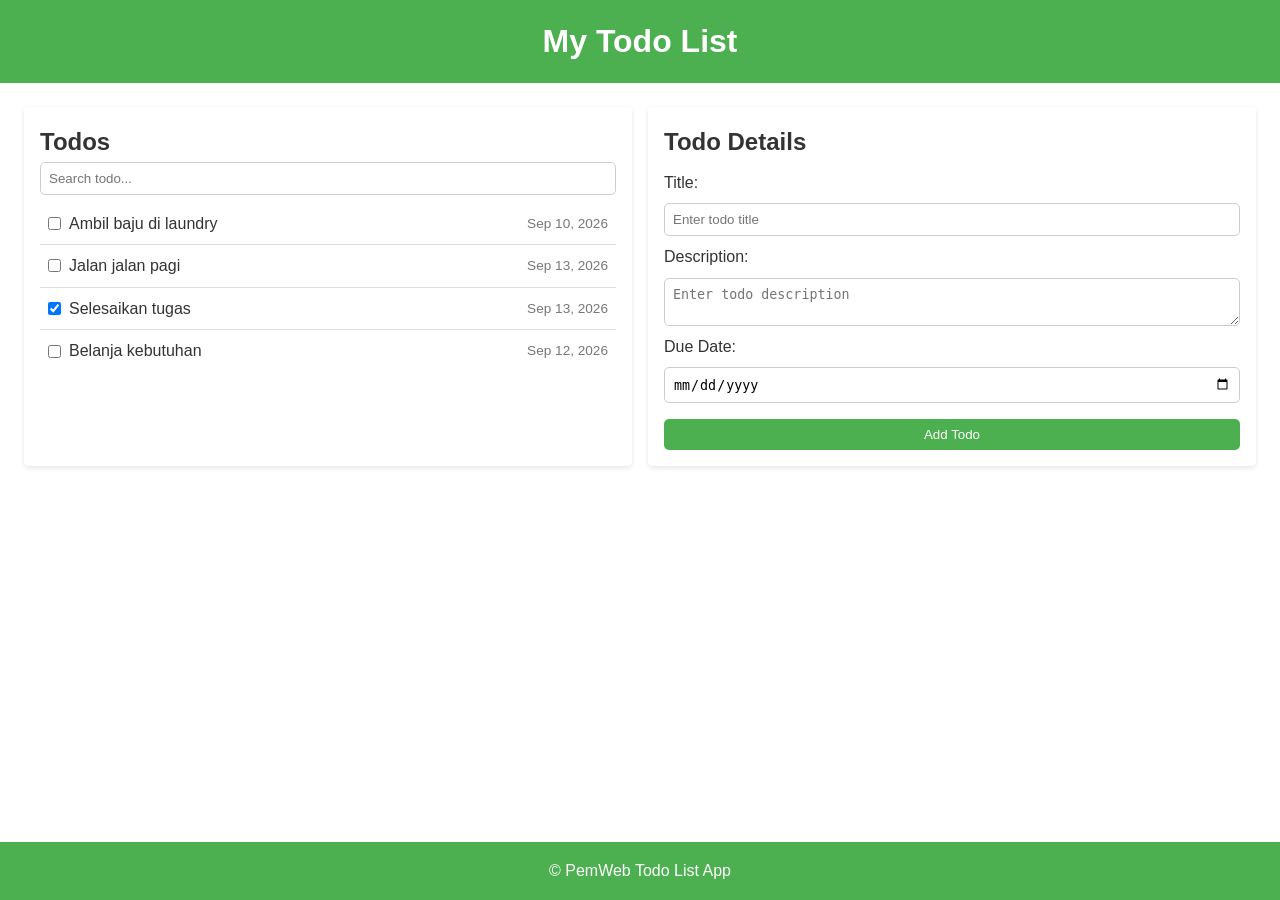
==== index.html @ 5bc353e8 "Selesaiin tugas" ====
<!doctype html>
<html lang="en">
  <head>
    <meta charset="UTF-8" />

    <meta name="viewport" content="width=device-width, initial-scale=1.0" />
    <title>Todo List</title>
    <link rel="stylesheet" href="style.css" />
  </head>
  <body>
    <header>
      <h1>My Todo List</h1>
    </header>
    <main>
      <div class="container">
        <aside class="todo-list">
          <h2>Todos</h2>
          <input
            type="text"
            id="todo-search"
            class="search-box"
            placeholder="Search todo..."
          />
          <ul>
            <li>
              <input type="checkbox" class="todo-checkbox" />
              <span class="todo-text">Ambil baju di laundry</span>
              <span class="todo-date">Sep 10, 2026</span>
            </li>
            <li>
              <input type="checkbox" class="todo-checkbox" />
              <span class="todo-text">Jalan jalan pagi</span>
              <span class="todo-date">Sep 13, 2026</span>
            </li>
            <li>
              <input type="checkbox" class="todo-checkbox" checked />
              <span class="todo-text">Selesaikan tugas</span>
              <span class="todo-date">Sep 13, 2026</span>
            </li>
            <li>
              <input type="checkbox" class="todo-checkbox" />
              <span class="todo-text">Belanja kebutuhan</span>
              <span class="todo-date">Sep 12, 2026</span>
            </li>
          </ul>
        </aside>
        <section class="todo-detail">
          <h2>Todo Details</h2>
          <form id="todo-form">
            <label for="todo-title">Title:</label>
            <input
              type="text"
              id="todo-title"
              name="todo-title"
              placeholder="Enter todo title"
            />
            <label for="todo-description">Description:</label>

            <textarea
              id="todo-description"
              name="todo-description"
              placeholder="Enter todo description"
            ></textarea>
            <label for="todo-due">Due Date:</label>
            <input type="date" id="todo-due" name="todo-due" />
            <button type="submit">Add Todo</button>
          </form>
        </section>
      </div>
    </main>
    <footer>
      <p>&copy; PemWeb Todo List App</p>
    </footer>

    <script>
      const searchInput = document.getElementById("todo-search");
      searchInput.addEventListener("input", () => {
        const query = searchInput.value.toLowerCase();
        document.querySelectorAll(".todo-list li").forEach((li) => {
          const text = li.querySelector(".todo-text").textContent.toLowerCase();
          li.style.display = text.includes(query) ? "flex" : "none";
        });
      });
    </script>
  </body>
</html>
---- style.css ----
* {
  margin: 0;
  padding: 0;
  box-sizing: border-box;
}

body {
  font-family: Arial, sans-serif;
  line-height: 1.6;
  background-image: url("https://images.unsplash.com/photo-1517842645767-c639042777db?auto=format&fit=crop&w=1600&q=80");
  background-size: cover;
  background-position: center;
  background-attachment: fixed;
  color: #333;
}

@media (max-width: 768px) {
  .container {
    flex-direction: column;
  }

  .todo-list,
  .todo-detail {
    margin: 0.5rem 0;
  }
}

header {
  background-color: #4caf50;
  color: white;
  padding: 1rem;
  text-align: center;
}

.container {
  display: flex;
  flex-wrap: wrap;
  margin: 1rem;
}

.todo-list,
.todo-detail {
  flex: 1;
  padding: 1rem;
  background-color: rgba(255, 255, 255, 0.92);
  margin: 0.5rem;
  border-radius: 5px;
  box-shadow: 0 2px 5px rgba(0, 0, 0, 0.1);
}

.search-box {
  width: 100%;
  padding: 0.5rem;
  margin-bottom: 0.5rem;
  border: 1px solid #ccc;
  border-radius: 5px;
}

.todo-list ul {
  list-style-type: none;
}

.todo-list li {
  display: flex;
  align-items: center;
  padding: 0.5rem;
  border-bottom: 1px solid #ddd;
}

.todo-list li:last-child {
  border-bottom: none;
}

.todo-checkbox {
  margin-right: 0.5rem;
}

.todo-text {
  flex: 1;
}

.todo-date {
  font-size: 0.85rem;
  color: #777;
  margin-left: 0.5rem;
}

.todo-detail form {
  display: flex;
  flex-direction: column;
}

.todo-detail label {
  margin-top: 0.5rem;
}

.todo-detail input,
.todo-detail textarea {
  padding: 0.5rem;
  margin-top: 0.5rem;
  border: 1px solid #ccc;
  border-radius: 5px;
}

.todo-detail button {
  margin-top: 1rem;
  padding: 0.5rem;
  background-color: #4caf50;
  color: white;
  border: none;
  border-radius: 5px;
  cursor: pointer;
}

.todo-detail button:hover {
  background-color: #45a049;
}

footer {
  background-color: #4caf50;
  color: white;
  text-align: center;
  padding: 1rem;
  position: fixed;
  width: 100%;
  bottom: 0;
}
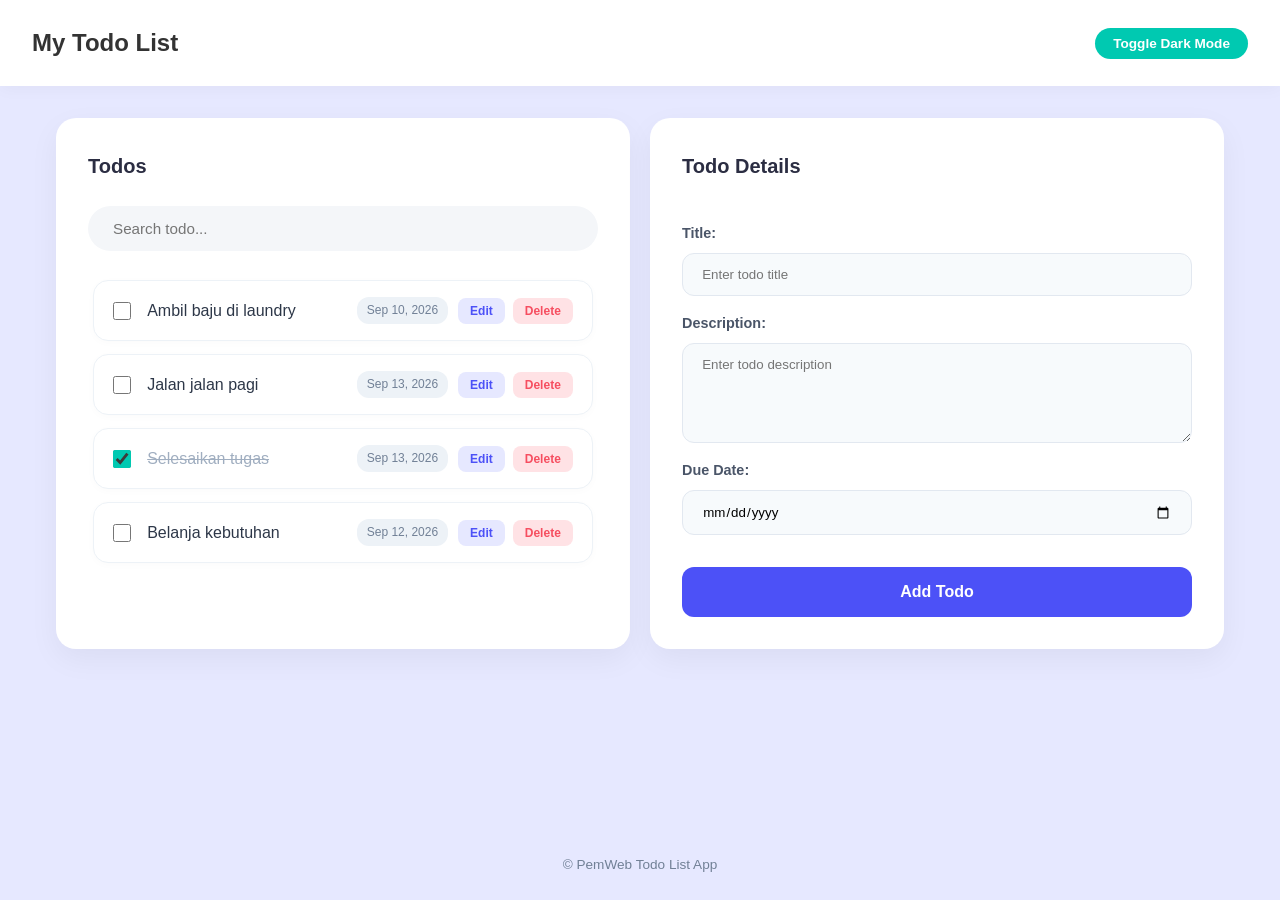
==== commit b24541da: "add script update visual" ====
--- a/index.html
+++ b/index.html
@@ -10,6 +10,7 @@
   <body>
     <header>
       <h1>My Todo List</h1>
+      <button id="theme-toggle" class="theme-btn">Toggle Dark Mode</button>
     </header>
     <main>
       <div class="container">
@@ -21,28 +22,7 @@
             class="search-box"
             placeholder="Search todo..."
           />
-          <ul>
-            <li>
-              <input type="checkbox" class="todo-checkbox" />
-              <span class="todo-text">Ambil baju di laundry</span>
-              <span class="todo-date">Sep 10, 2026</span>
-            </li>
-            <li>
-              <input type="checkbox" class="todo-checkbox" />
-              <span class="todo-text">Jalan jalan pagi</span>
-              <span class="todo-date">Sep 13, 2026</span>
-            </li>
-            <li>
-              <input type="checkbox" class="todo-checkbox" checked />
-              <span class="todo-text">Selesaikan tugas</span>
-              <span class="todo-date">Sep 13, 2026</span>
-            </li>
-            <li>
-              <input type="checkbox" class="todo-checkbox" />
-              <span class="todo-text">Belanja kebutuhan</span>
-              <span class="todo-date">Sep 12, 2026</span>
-            </li>
-          </ul>
+          <ul id="todo-ul"></ul>
         </aside>
         <section class="todo-detail">
           <h2>Todo Details</h2>
@@ -72,15 +52,6 @@
       <p>&copy; PemWeb Todo List App</p>
     </footer>
 
-    <script>
-      const searchInput = document.getElementById("todo-search");
-      searchInput.addEventListener("input", () => {
-        const query = searchInput.value.toLowerCase();
-        document.querySelectorAll(".todo-list li").forEach((li) => {
-          const text = li.querySelector(".todo-text").textContent.toLowerCase();
-          li.style.display = text.includes(query) ? "flex" : "none";
-        });
-      });
-    </script>
+    <script src="script.js"></script>
   </body>
 </html>
--- a/style.css
+++ b/style.css
@@ -5,123 +5,307 @@
 }
 
 body {
-  font-family: Arial, sans-serif;
+  font-family:
+    Segoe UI,
+    Roboto,
+    Helvetica,
+    Arial,
+    sans-serif;
   line-height: 1.6;
-  background-image: url("https://images.unsplash.com/photo-1517842645767-c639042777db?auto=format&fit=crop&w=1600&q=80");
-  background-size: cover;
-  background-position: center;
-  background-attachment: fixed;
+  background-color: #e6e8ff;
   color: #333;
+  padding-bottom: 60px;
+}
+
+header {
+  background-color: #ffffff;
+  color: #333;
+  padding: 1.5rem 2rem;
+  box-shadow: 0 4px 15px rgba(0, 0, 0, 0.03);
+  display: flex;
+  justify-content: space-between;
+  align-items: center;
+}
+
+header h1 {
+  font-size: 1.5rem;
+  font-weight: 700;
+}
+
+.container {
+  display: flex;
+  flex-wrap: wrap;
+  gap: 20px;
+  max-width: 1200px;
+  margin: 2rem auto;
+  padding: 0 1rem;
 }
 
 @media (max-width: 768px) {
   .container {
     flex-direction: column;
   }
-
-  .todo-list,
-  .todo-detail {
-    margin: 0.5rem 0;
-  }
-}
-
-header {
-  background-color: #4caf50;
-  color: white;
-  padding: 1rem;
-  text-align: center;
-}
-
-.container {
-  display: flex;
-  flex-wrap: wrap;
-  margin: 1rem;
 }
 
 .todo-list,
 .todo-detail {
   flex: 1;
-  padding: 1rem;
-  background-color: rgba(255, 255, 255, 0.92);
-  margin: 0.5rem;
-  border-radius: 5px;
-  box-shadow: 0 2px 5px rgba(0, 0, 0, 0.1);
+  padding: 2rem;
+  background-color: #ffffff;
+  border-radius: 20px;
+  box-shadow: 0 10px 30px rgba(0, 0, 0, 0.05);
+  min-width: 320px;
+}
+
+.todo-list h2,
+.todo-detail h2 {
+  margin-bottom: 1.5rem;
+  font-size: 1.25rem;
+  color: #2b2d42;
 }
 
 .search-box {
   width: 100%;
-  padding: 0.5rem;
-  margin-bottom: 0.5rem;
-  border: 1px solid #ccc;
-  border-radius: 5px;
+  padding: 0.8rem 1.5rem;
+  margin-bottom: 1.5rem;
+  border: 1px solid transparent;
+  background-color: #f4f6f9;
+  border-radius: 28px;
+  font-size: 0.95rem;
+  outline: none;
+  transition: all 0.3s;
+}
+
+.search-box:focus {
+  background-color: #fff;
+  border-color: #00c9b1;
+  box-shadow: 0 0 0 3px rgba(0, 201, 177, 0.15);
 }
 
 .todo-list ul {
   list-style-type: none;
+  padding: 5px;
 }
 
 .todo-list li {
   display: flex;
   align-items: center;
-  padding: 0.5rem;
-  border-bottom: 1px solid #ddd;
-}
-
-.todo-list li:last-child {
-  border-bottom: none;
+  padding: 1rem 1.2rem;
+  margin-bottom: 0.8rem;
+  background-color: #ffffff;
+  border: 1px solid #edf2f7;
+  border-radius: 15px;
+  box-shadow: 0 2px 8px rgba(0, 0, 0, 0.02);
+  transition:
+    transform 0.2s,
+    box-shadow 0.2s;
+}
+
+.todo-list li:hover {
+  transform: translateY(-2px);
+  box-shadow: 0 5px 15px rgba(0, 0, 0, 0.06);
 }
 
 .todo-checkbox {
-  margin-right: 0.5rem;
+  margin-right: 1rem;
+  width: 18px;
+  height: 18px;
+  accent-color: #00c9b1;
+  cursor: pointer;
 }
 
 .todo-text {
   flex: 1;
+  font-weight: 500;
+  color: #2d3748;
+}
+
+.todo-text.completed {
+  text-decoration: line-through;
+  color: #a0aec0;
 }
 
 .todo-date {
-  font-size: 0.85rem;
-  color: #777;
+  font-size: 0.75rem;
+  color: #718096;
+  background-color: #edf2f7;
+  padding: 4px 10px;
+  border-radius: 12px;
   margin-left: 0.5rem;
 }
 
+/* FORM DETAIL */
 .todo-detail form {
   display: flex;
   flex-direction: column;
 }
 
 .todo-detail label {
+  margin-top: 1rem;
+  font-size: 0.9rem;
+  font-weight: 600;
+  color: #4a5568;
+}
+
+.todo-detail input[type="text"],
+.todo-detail input[type="date"],
+.todo-detail textarea {
+  padding: 0.8rem 1.2rem;
   margin-top: 0.5rem;
-}
-
-.todo-detail input,
+  border: 1px solid #e2e8f0;
+  border-radius: 12px;
+  background-color: #f7fafc;
+  font-family: inherit;
+  outline: none;
+  transition: border 0.3s;
+}
+
+.todo-detail input:focus,
+.todo-detail textarea:focus {
+  border-color: #4c51f7;
+}
+
 .todo-detail textarea {
-  padding: 0.5rem;
-  margin-top: 0.5rem;
-  border: 1px solid #ccc;
-  border-radius: 5px;
-}
-
-.todo-detail button {
-  margin-top: 1rem;
-  padding: 0.5rem;
-  background-color: #4caf50;
+  min-height: 100px;
+  resize: vertical;
+}
+
+.todo-detail button[type="submit"] {
+  margin-top: 2rem;
+  padding: 1rem;
+  background-color: #4c51f7;
   color: white;
   border: none;
-  border-radius: 5px;
+  border-radius: 12px;
   cursor: pointer;
-}
-
-.todo-detail button:hover {
-  background-color: #45a049;
-}
-
+  font-weight: 700;
+  font-size: 1rem;
+  transition:
+    background-color 0.2s,
+    transform 0.1s;
+}
+
+.todo-detail button[type="submit"]:hover {
+  background-color: #3f44d4;
+  transform: translateY(-1px);
+}
+
+.action-btns {
+  display: flex;
+  gap: 8px;
+  margin-left: 10px;
+}
+
+.action-btns button {
+  padding: 6px 12px;
+  border: none;
+  border-radius: 8px;
+  cursor: pointer;
+  font-weight: 600;
+  font-size: 0.75rem;
+  transition: background-color 0.2s;
+}
+
+.btn-edit {
+  background-color: #e6e8ff;
+  color: #4c51f7;
+}
+.btn-edit:hover {
+  background-color: #c3c7fe;
+}
+
+.btn-delete {
+  background-color: #ffe2e5;
+  color: #f64e60;
+}
+.btn-delete:hover {
+  background-color: #ffc5ca;
+}
+
+.theme-btn {
+  padding: 8px 18px;
+  background-color: #00c9b1;
+  color: white;
+  border: none;
+  border-radius: 20px;
+  cursor: pointer;
+  font-weight: bold;
+  font-size: 0.85rem;
+  transition: background-color 0.3s;
+}
+
+.theme-btn:hover {
+  background-color: #00a894;
+}
+
+/* FOOTER */
 footer {
-  background-color: #4caf50;
-  color: white;
+  background-color: transparent;
+  color: #718096;
   text-align: center;
-  padding: 1rem;
-  position: fixed;
+  padding: 1.5rem;
+  position: absolute;
+  bottom: 0;
   width: 100%;
-  bottom: 0;
-}
+  font-size: 0.85rem;
+}
+
+/* DARK MODE */
+body.dark-mode {
+  background-color: #1a1c23;
+  color: #e2e8f0;
+}
+
+body.dark-mode header {
+  background-color: #242631;
+  color: #fff;
+  border-bottom: 1px solid #2d3748;
+}
+
+body.dark-mode h1,
+body.dark-mode .todo-list h2,
+body.dark-mode .todo-detail h2 {
+  color: #fff;
+}
+
+body.dark-mode .todo-list,
+body.dark-mode .todo-detail {
+  background-color: #242631;
+  box-shadow: 0 10px 30px rgba(0, 0, 0, 0.3);
+}
+
+body.dark-mode .search-box,
+body.dark-mode .todo-detail input,
+body.dark-mode .todo-detail textarea {
+  background-color: #1a1c23;
+  color: #e2e8f0;
+  border-color: #2d3748;
+}
+
+body.dark-mode .todo-list li {
+  background-color: #2d303e;
+  border-color: #393c4d;
+}
+
+body.dark-mode .todo-text {
+  color: #e2e8f0;
+}
+
+body.dark-mode .todo-date {
+  background-color: #1a1c23;
+  color: #a0aec0;
+}
+
+body.dark-mode .todo-detail label {
+  color: #cbd5e0;
+}
+
+body.dark-mode .btn-edit {
+  background-color: #2d3748;
+  color: #93c5fd;
+}
+
+body.dark-mode .btn-delete {
+  background-color: #4a1d24;
+  color: #fc8181;
+}
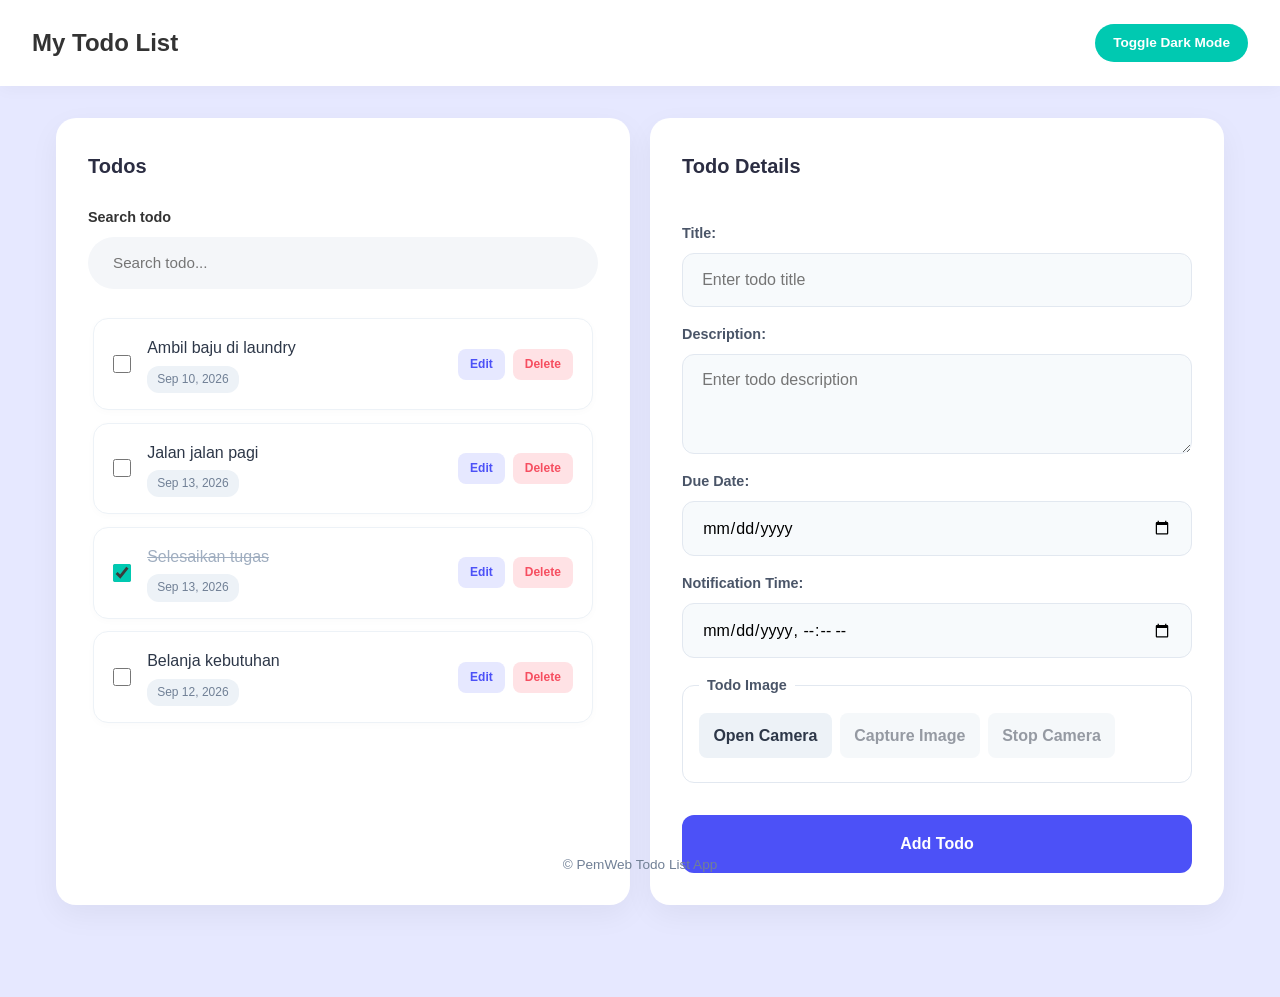
==== commit 371aa8fc: "add files" ====
--- a/index.html
+++ b/index.html
@@ -2,30 +2,51 @@
 <html lang="en">
   <head>
     <meta charset="UTF-8" />
-
     <meta name="viewport" content="width=device-width, initial-scale=1.0" />
+    <meta
+      name="description"
+      content="Todo List App untuk mengatur tugas dan pengingat."
+    />
     <title>Todo List</title>
     <link rel="stylesheet" href="style.css" />
   </head>
+
   <body>
     <header>
       <h1>My Todo List</h1>
-      <button id="theme-toggle" class="theme-btn">Toggle Dark Mode</button>
+      <button
+        id="theme-toggle"
+        class="theme-btn"
+        type="button"
+        aria-label="Toggle dark mode"
+        aria-pressed="false"
+      >
+        Toggle Dark Mode
+      </button>
     </header>
+
     <main>
       <div class="container">
-        <aside class="todo-list">
-          <h2>Todos</h2>
+        <aside class="todo-list" aria-labelledby="todo-list-title">
+          <h2 id="todo-list-title">Todos</h2>
+
+          <label for="todo-search">Search todo</label>
           <input
-            type="text"
+            type="search"
             id="todo-search"
             class="search-box"
             placeholder="Search todo..."
+            autocomplete="off"
           />
-          <ul id="todo-ul"></ul>
+
+          <p id="todo-status" class="sr-only" aria-live="polite"></p>
+
+          <ul id="todo-ul" class="todo-list-items" aria-label="Todo items"></ul>
         </aside>
-        <section class="todo-detail">
-          <h2>Todo Details</h2>
+
+        <section class="todo-detail" aria-labelledby="todo-detail-title">
+          <h2 id="todo-detail-title">Todo Details</h2>
+
           <form id="todo-form">
             <label for="todo-title">Title:</label>
             <input
@@ -33,21 +54,86 @@
               id="todo-title"
               name="todo-title"
               placeholder="Enter todo title"
+              required
+              autocomplete="off"
             />
+
             <label for="todo-description">Description:</label>
-
             <textarea
               id="todo-description"
               name="todo-description"
               placeholder="Enter todo description"
             ></textarea>
+
             <label for="todo-due">Due Date:</label>
-            <input type="date" id="todo-due" name="todo-due" />
+            <input type="date" id="todo-due" name="todo-due" required />
+
+            <label for="todo-notification">Notification Time:</label>
+            <input
+              type="datetime-local"
+              id="todo-notification"
+              name="todo-notification"
+            />
+
+            <fieldset class="camera-section">
+              <legend>Todo Image</legend>
+
+              <div class="camera-controls">
+                <button type="button" id="camera-start" class="camera-btn">
+                  Open Camera
+                </button>
+
+                <button
+                  type="button"
+                  id="camera-capture"
+                  class="camera-btn"
+                  disabled
+                >
+                  Capture Image
+                </button>
+
+                <button
+                  type="button"
+                  id="camera-stop"
+                  class="camera-btn"
+                  disabled
+                >
+                  Stop Camera
+                </button>
+              </div>
+
+              <video
+                id="camera-video"
+                class="camera-video"
+                autoplay
+                playsinline
+                muted
+                aria-label="Camera preview"
+                hidden
+              ></video>
+
+              <canvas id="camera-canvas" class="camera-canvas" hidden></canvas>
+
+              <img
+                id="todo-image-preview"
+                class="todo-image-preview"
+                alt="Preview of captured todo image"
+                hidden
+              />
+
+              <p
+                id="camera-status"
+                class="camera-status"
+                aria-live="polite"
+              ></p>
+            </fieldset>
+
             <button type="submit">Add Todo</button>
           </form>
         </section>
       </div>
     </main>
+
     <footer>
       <p>&copy; PemWeb Todo List App</p>
     </footer>
--- a/style.css
+++ b/style.css
@@ -1,4 +1,6 @@
-* {
+*,
+*::before,
+*::after {
   margin: 0;
   padding: 0;
   box-sizing: border-box;
@@ -17,6 +19,19 @@
   padding-bottom: 60px;
 }
 
+button,
+input,
+textarea {
+  font: inherit;
+}
+
+button:focus-visible,
+input:focus-visible,
+textarea:focus-visible {
+  outline: 3px solid #00c9b1;
+  outline-offset: 2px;
+}
+
 header {
   background-color: #ffffff;
   color: #333;
@@ -64,7 +79,14 @@
   color: #2b2d42;
 }
 
-.search-box {
+.todo-list > label {
+  display: block;
+  margin-bottom: 0.5rem;
+  font-size: 0.9rem;
+  font-weight: 600;
+}
+
+.todo-list .search-box {
   width: 100%;
   padding: 0.8rem 1.5rem;
   margin-bottom: 1.5rem;
@@ -76,18 +98,18 @@
   transition: all 0.3s;
 }
 
-.search-box:focus {
+.todo-list .search-box:focus {
   background-color: #fff;
   border-color: #00c9b1;
   box-shadow: 0 0 0 3px rgba(0, 201, 177, 0.15);
 }
 
-.todo-list ul {
+.todo-list .todo-list-items {
   list-style-type: none;
   padding: 5px;
 }
 
-.todo-list li {
+.todo-list .todo-item {
   display: flex;
   align-items: center;
   padding: 1rem 1.2rem;
@@ -101,40 +123,108 @@
     box-shadow 0.2s;
 }
 
-.todo-list li:hover {
+.todo-list .todo-item:hover {
   transform: translateY(-2px);
   box-shadow: 0 5px 15px rgba(0, 0, 0, 0.06);
 }
 
-.todo-checkbox {
+.todo-list .todo-checkbox {
   margin-right: 1rem;
   width: 18px;
   height: 18px;
   accent-color: #00c9b1;
   cursor: pointer;
-}
-
-.todo-text {
+  flex-shrink: 0;
+}
+
+.todo-list .todo-text {
   flex: 1;
   font-weight: 500;
   color: #2d3748;
-}
-
-.todo-text.completed {
+  overflow-wrap: anywhere;
+}
+
+.todo-list .todo-text.completed {
   text-decoration: line-through;
   color: #a0aec0;
 }
 
-.todo-date {
+.todo-list .todo-date {
   font-size: 0.75rem;
   color: #718096;
   background-color: #edf2f7;
   padding: 4px 10px;
   border-radius: 12px;
   margin-left: 0.5rem;
-}
-
-/* FORM DETAIL */
+  white-space: nowrap;
+}
+
+.todo-list .todo-image {
+  width: 48px;
+  height: 48px;
+  object-fit: cover;
+  border-radius: 10px;
+  margin-left: 0.75rem;
+}
+
+.todo-list .todo-description {
+  display: block;
+  flex-basis: 100%;
+  font-size: 0.8rem;
+  color: #718096;
+  margin-top: 0.5rem;
+}
+
+.todo-list .todo-content {
+  flex: 1;
+  min-width: 0;
+}
+
+.todo-list .todo-content .todo-text {
+  display: block;
+}
+
+.todo-list .todo-content .todo-date {
+  display: inline-block;
+  margin-left: 0;
+  margin-top: 0.3rem;
+}
+
+.todo-list .action-btns {
+  display: flex;
+  gap: 8px;
+  margin-left: 10px;
+  flex-shrink: 0;
+}
+
+.todo-list .action-btns button {
+  padding: 6px 12px;
+  border: none;
+  border-radius: 8px;
+  cursor: pointer;
+  font-weight: 600;
+  font-size: 0.75rem;
+  transition: background-color 0.2s;
+}
+
+.todo-list .btn-edit {
+  background-color: #e6e8ff;
+  color: #4c51f7;
+}
+
+.todo-list .btn-edit:hover {
+  background-color: #c3c7fe;
+}
+
+.todo-list .btn-delete {
+  background-color: #ffe2e5;
+  color: #f64e60;
+}
+
+.todo-list .btn-delete:hover {
+  background-color: #ffc5ca;
+}
+
 .todo-detail form {
   display: flex;
   flex-direction: column;
@@ -149,6 +239,7 @@
 
 .todo-detail input[type="text"],
 .todo-detail input[type="date"],
+.todo-detail input[type="datetime-local"],
 .todo-detail textarea {
   padding: 0.8rem 1.2rem;
   margin-top: 0.5rem;
@@ -190,38 +281,6 @@
   transform: translateY(-1px);
 }
 
-.action-btns {
-  display: flex;
-  gap: 8px;
-  margin-left: 10px;
-}
-
-.action-btns button {
-  padding: 6px 12px;
-  border: none;
-  border-radius: 8px;
-  cursor: pointer;
-  font-weight: 600;
-  font-size: 0.75rem;
-  transition: background-color 0.2s;
-}
-
-.btn-edit {
-  background-color: #e6e8ff;
-  color: #4c51f7;
-}
-.btn-edit:hover {
-  background-color: #c3c7fe;
-}
-
-.btn-delete {
-  background-color: #ffe2e5;
-  color: #f64e60;
-}
-.btn-delete:hover {
-  background-color: #ffc5ca;
-}
-
 .theme-btn {
   padding: 8px 18px;
   background-color: #00c9b1;
@@ -238,7 +297,80 @@
   background-color: #00a894;
 }
 
-/* FOOTER */
+.camera-section {
+  margin-top: 1rem;
+  padding: 1rem;
+  border: 1px solid #e2e8f0;
+  border-radius: 12px;
+}
+
+.camera-section legend {
+  padding: 0 0.5rem;
+  font-size: 0.9rem;
+  font-weight: 600;
+  color: #4a5568;
+}
+
+.camera-controls {
+  display: flex;
+  flex-wrap: wrap;
+  gap: 8px;
+}
+
+.camera-btn {
+  padding: 0.6rem 0.9rem;
+  border: none;
+  border-radius: 8px;
+  background-color: #edf2f7;
+  color: #2d3748;
+  cursor: pointer;
+  font-weight: 600;
+}
+
+.camera-btn:hover:not(:disabled) {
+  background-color: #e2e8f0;
+}
+
+.camera-btn:disabled {
+  cursor: not-allowed;
+  opacity: 0.5;
+}
+
+.camera-video {
+  width: 100%;
+  max-height: 300px;
+  margin-top: 1rem;
+  border-radius: 12px;
+  object-fit: cover;
+  background-color: #1a1c23;
+}
+
+.todo-image-preview {
+  width: 100%;
+  max-height: 300px;
+  margin-top: 1rem;
+  border-radius: 12px;
+  object-fit: contain;
+}
+
+.camera-status {
+  margin-top: 0.5rem;
+  font-size: 0.85rem;
+  color: #718096;
+}
+
+.sr-only {
+  position: absolute;
+  width: 1px;
+  height: 1px;
+  padding: 0;
+  margin: -1px;
+  overflow: hidden;
+  clip: rect(0, 0, 0, 0);
+  white-space: nowrap;
+  border: 0;
+}
+
 footer {
   background-color: transparent;
   color: #718096;
@@ -250,7 +382,6 @@
   font-size: 0.85rem;
 }
 
-/* DARK MODE */
 body.dark-mode {
   background-color: #1a1c23;
   color: #e2e8f0;
@@ -274,7 +405,11 @@
   box-shadow: 0 10px 30px rgba(0, 0, 0, 0.3);
 }
 
-body.dark-mode .search-box,
+body.dark-mode .todo-list > label {
+  color: #cbd5e0;
+}
+
+body.dark-mode .todo-list .search-box,
 body.dark-mode .todo-detail input,
 body.dark-mode .todo-detail textarea {
   background-color: #1a1c23;
@@ -296,7 +431,8 @@
   color: #a0aec0;
 }
 
-body.dark-mode .todo-detail label {
+body.dark-mode .todo-detail label,
+body.dark-mode .camera-section legend {
   color: #cbd5e0;
 }
 
@@ -309,3 +445,58 @@
   background-color: #4a1d24;
   color: #fc8181;
 }
+
+body.dark-mode .camera-section {
+  border-color: #393c4d;
+}
+
+body.dark-mode .camera-btn {
+  background-color: #2d3748;
+  color: #e2e8f0;
+}
+
+body.dark-mode .camera-btn:hover:not(:disabled) {
+  background-color: #393c4d;
+}
+
+body.dark-mode .camera-status,
+body.dark-mode .todo-description {
+  color: #a0aec0;
+}
+
+@media (max-width: 600px) {
+  .todo-list .todo-item {
+    flex-wrap: wrap;
+  }
+
+  .todo-list .action-btns {
+    width: 100%;
+    margin-left: 0;
+    margin-top: 0.75rem;
+  }
+
+  .todo-list .action-btns button {
+    flex: 1;
+  }
+
+  .todo-list .todo-date {
+    margin-right: 0.5rem;
+  }
+}
+
+@media (prefers-reduced-motion: reduce) {
+  *,
+  *::before,
+  *::after {
+    scroll-behavior: auto !important;
+    transition-duration: 0.01ms !important;
+    animation-duration: 0.01ms !important;
+    animation-iteration-count: 1 !important;
+  }
+}
+
+@media (prefers-color-scheme: dark) {
+  body:not(.light-mode) {
+    background-color: #1a1c23;
+  }
+}
